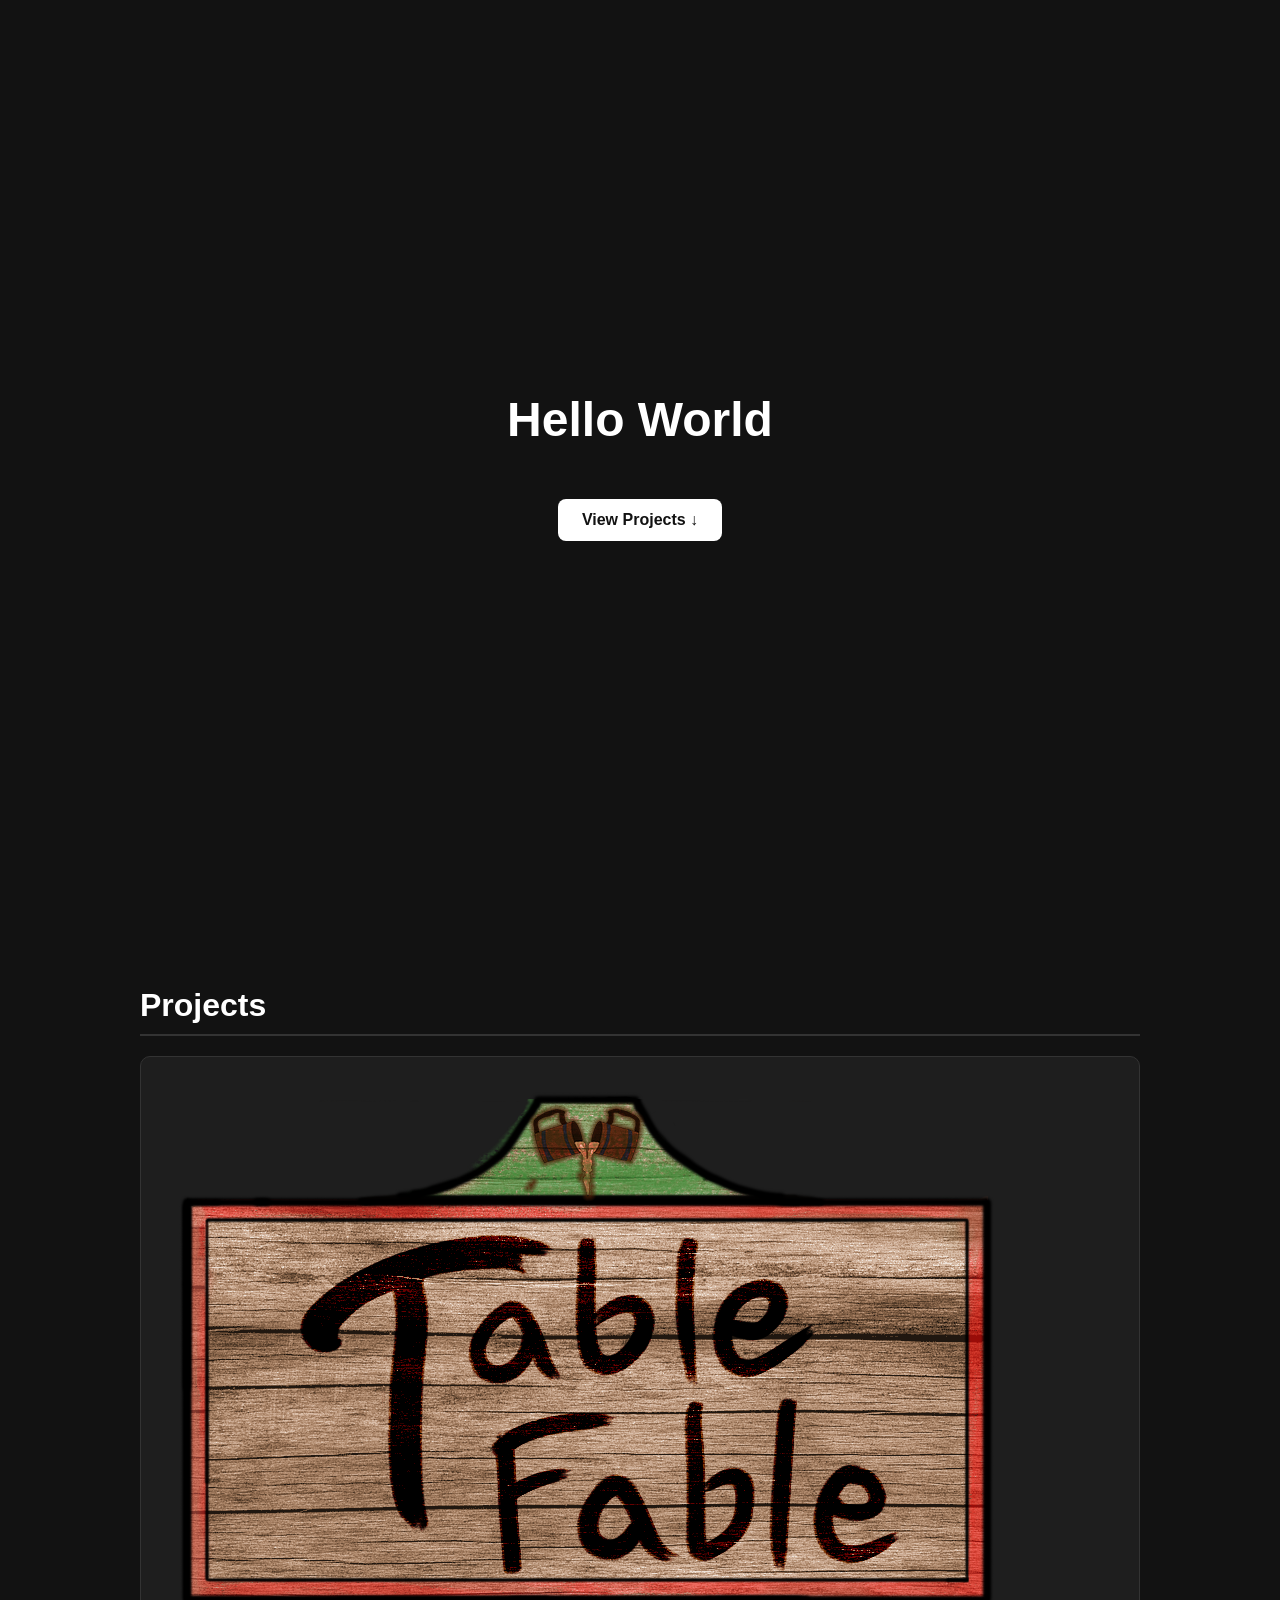
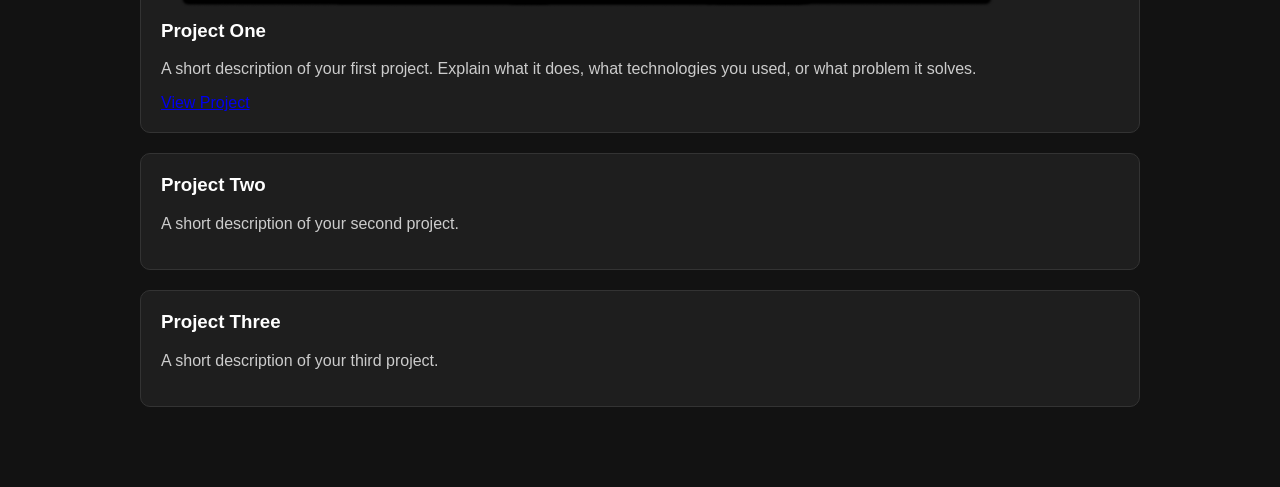
==== index.html @ 3d38b712 "cool I have a second page now" ====
<!DOCTYPE html>
<html lang="en">
<head>
    <meta charset="UTF-8">
    <meta name="viewport" content="width=device-width, initial-scale=1.0">
    <title>Hello World</title>

    <link rel="stylesheet" href="styles.css">
    <style>
        body {
            margin: 0;
            background-color: #121212;
            color: #ffffff;
            font-family: Arial, sans-serif;
        }

        header {
            display: flex;
            justify-content: center;
            align-items: center;
            height: 100vh;
        }

        h1 {
            font-size: 3rem;
        }

        section {
            padding: 60px 20px;
            max-width: 1000px;
            margin: 0 auto;
        }

        .projects h2 {
            font-size: 2rem;
            margin-bottom: 20px;
            border-bottom: 2px solid #333;
            padding-bottom: 10px;
        }

        .project-card {
            background: #1e1e1e;
            border: 1px solid #333;
            border-radius: 10px;
            padding: 20px;
            margin-bottom: 20px;
            transition: background 0.2s ease;
        }

        .project-card:hover {
            background: #292929;
        }

        .project-card h3 {
            margin-top: 0;
        }

        .project-card p {
            color: #cccccc;
        }
    </style>
</head>
<body>

<header>
    <div class="hero">
        <h1>Hello World</h1>
        <a href="#projects" class="scroll-btn">View Projects ↓</a>
    </div>
</header>

    <section id="projects" class="projects">
        <h2>Projects</h2>

       <div class="project-card">
        <img src="images/project1.png" alt="Project One Screenshot">

        <div class="project-info">
            <h3>Project One</h3>
            <p>
                A short description of your first project. Explain what it does,
                what technologies you used, or what problem it solves.
            </p>

            <a href="Projects/project1.html" target="_blank">View Project</a>
        </div>
    </div>

        <div class="project-card">
            <h3>Project Two</h3>
            <p>A short description of your second project.</p>
        </div>

        <div class="project-card">
            <h3>Project Three</h3>
            <p>A short description of your third project.</p>
        </div>
    </section>

</body>
</html>
---- styles.css ----
html {
    scroll-behavior: smooth;
}

.hero {
    display: flex;
    flex-direction: column;
    align-items: center;
    gap: 20px;
}

.scroll-btn {
    display: inline-block;
    padding: 12px 24px;
    background: #ffffff;
    color: #121212;
    text-decoration: none;
    border-radius: 8px;
    font-weight: bold;
    transition: background 0.2s ease, transform 0.2s ease;
}

.scroll-btn:hover {
    background: #dddddd;
    transform: translateY(2px);
}
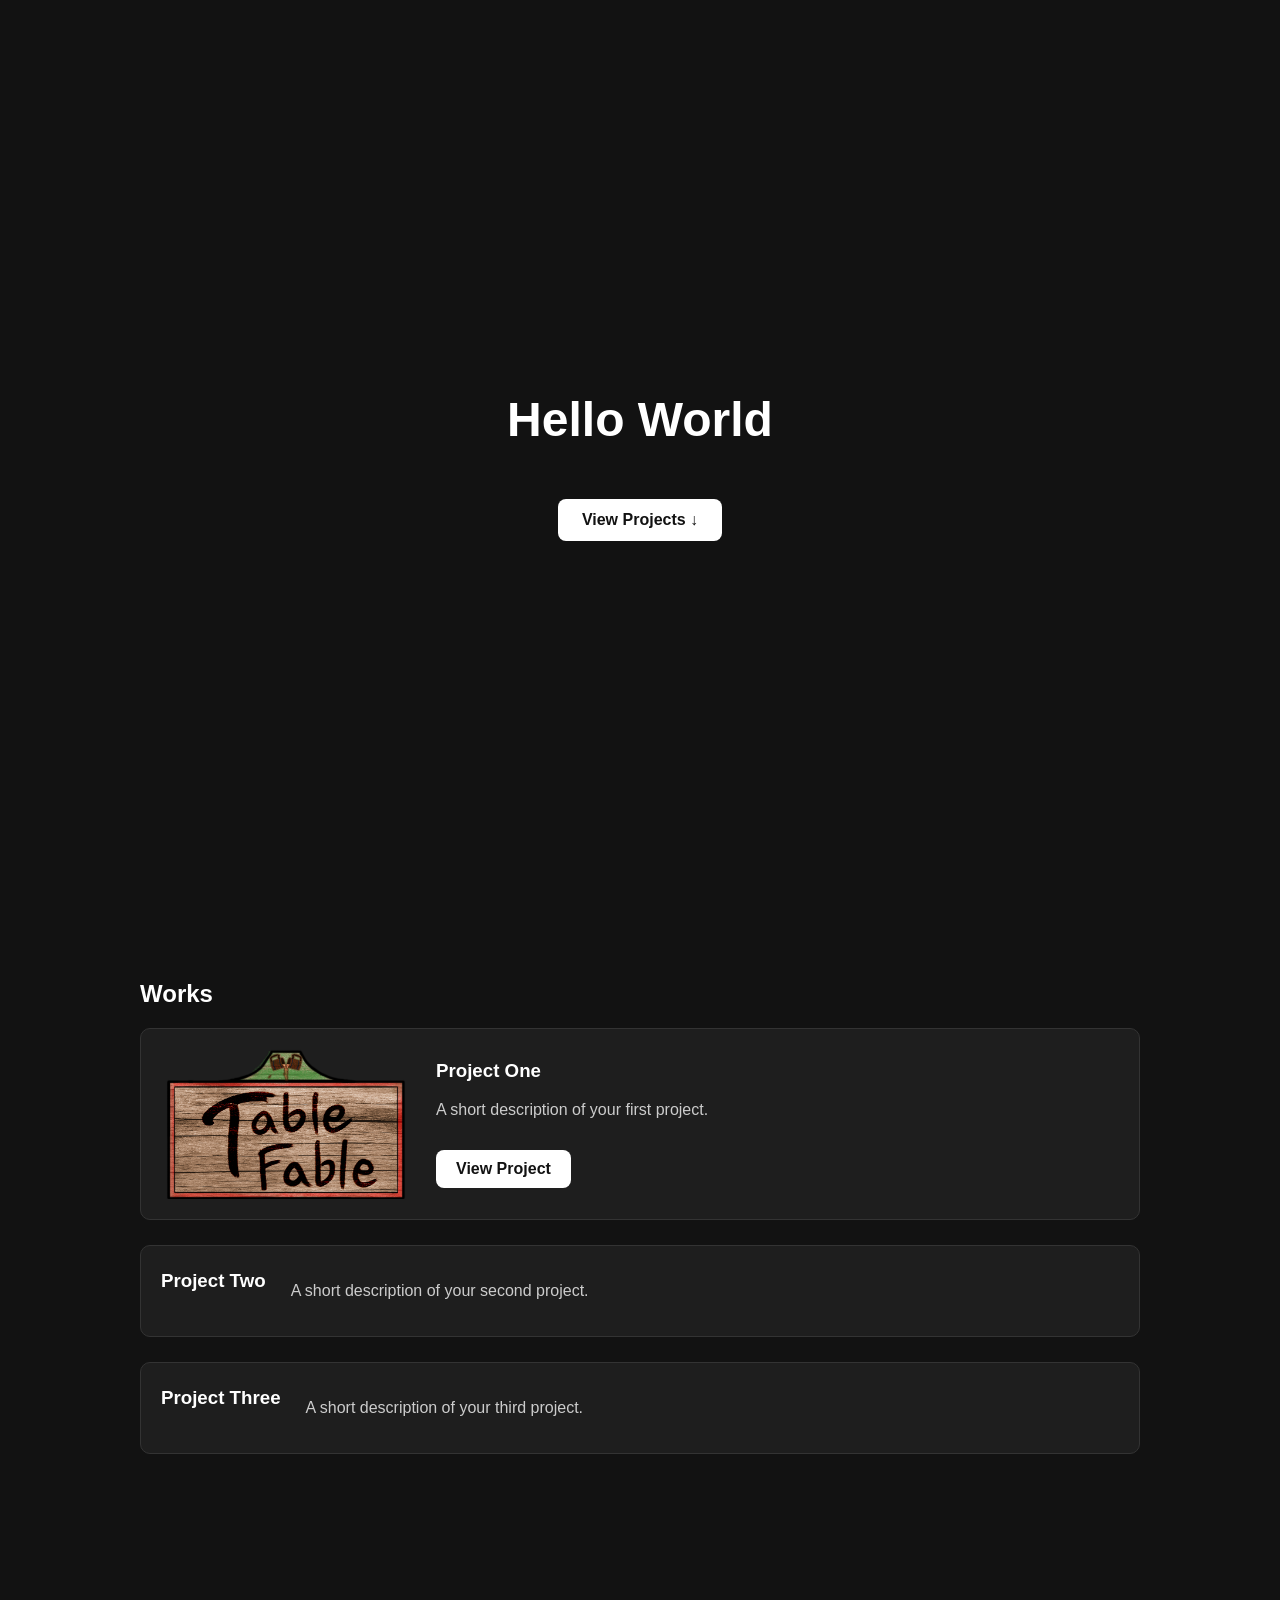
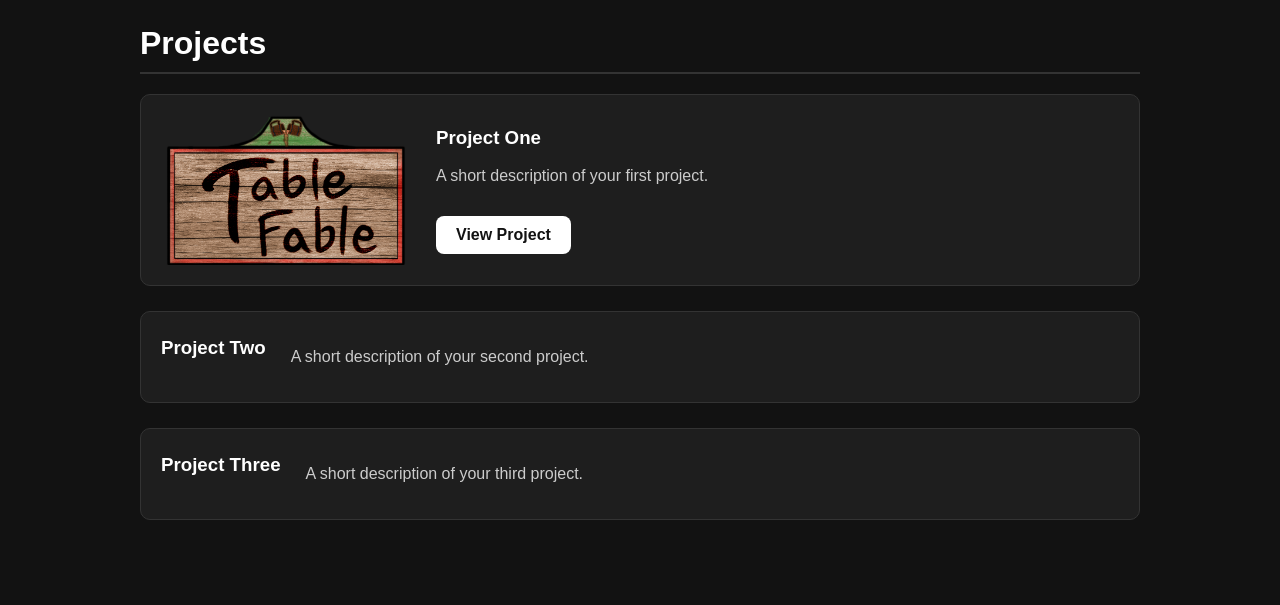
==== commit b812dc9d: "ok wip" ====
--- a/index.html
+++ b/index.html
@@ -6,59 +6,7 @@
     <title>Hello World</title>
 
     <link rel="stylesheet" href="styles.css">
-    <style>
-        body {
-            margin: 0;
-            background-color: #121212;
-            color: #ffffff;
-            font-family: Arial, sans-serif;
-        }
 
-        header {
-            display: flex;
-            justify-content: center;
-            align-items: center;
-            height: 100vh;
-        }
-
-        h1 {
-            font-size: 3rem;
-        }
-
-        section {
-            padding: 60px 20px;
-            max-width: 1000px;
-            margin: 0 auto;
-        }
-
-        .projects h2 {
-            font-size: 2rem;
-            margin-bottom: 20px;
-            border-bottom: 2px solid #333;
-            padding-bottom: 10px;
-        }
-
-        .project-card {
-            background: #1e1e1e;
-            border: 1px solid #333;
-            border-radius: 10px;
-            padding: 20px;
-            margin-bottom: 20px;
-            transition: background 0.2s ease;
-        }
-
-        .project-card:hover {
-            background: #292929;
-        }
-
-        .project-card h3 {
-            margin-top: 0;
-        }
-
-        .project-card p {
-            color: #cccccc;
-        }
-    </style>
 </head>
 <body>
 
@@ -68,22 +16,55 @@
         <a href="#projects" class="scroll-btn">View Projects ↓</a>
     </div>
 </header>
+    <section id="works" class="works">
+        <h2>Works</h2>
+
+    <div class="project-card">
+
+    <div class="project-image">
+        <img src="images/project1.png" alt="Project One Screenshot">
+    </div>
+
+    <div class="project-info">
+        <h3>Project One</h3>
+        <p>
+            A short description of your first project.
+        </p>
+        <a href="Projects/project1.html"target="_blank" class="project-btn">View Project</a>
+    </div>
+
+</div>
+    </div>
+
+        <div class="project-card">
+            <h3>Project Two</h3>
+            <p>A short description of your second project.</p>
+        </div>
+
+        <div class="project-card">
+            <h3>Project Three</h3>
+            <p>A short description of your third project.</p>
+        </div>
+    </section>
 
     <section id="projects" class="projects">
         <h2>Projects</h2>
 
-       <div class="project-card">
+    <div class="project-card">
+
+    <div class="project-image">
         <img src="images/project1.png" alt="Project One Screenshot">
+    </div>
 
-        <div class="project-info">
-            <h3>Project One</h3>
-            <p>
-                A short description of your first project. Explain what it does,
-                what technologies you used, or what problem it solves.
-            </p>
+    <div class="project-info">
+        <h3>Project One</h3>
+        <p>
+            A short description of your first project.
+        </p>
+        <a href="Projects/project1.html"target="_blank" class="project-btn">View Project</a>
+    </div>
 
-            <a href="Projects/project1.html" target="_blank">View Project</a>
-        </div>
+</div>
     </div>
 
         <div class="project-card">
--- a/styles.css
+++ b/styles.css
@@ -2,6 +2,57 @@
     scroll-behavior: smooth;
 }
 
+body {
+    margin: 0;
+    background-color: #121212;
+    color: #ffffff;
+    font-family: Arial, sans-serif;
+}
+
+header {
+    display: flex;
+    justify-content: center;
+    align-items: center;
+    height: 100vh;
+}
+
+h1 {
+    font-size: 3rem;
+}
+
+section {
+    padding: 60px 20px;
+    max-width: 1000px;
+    margin: 0 auto;
+}
+
+.projects h2 {
+    font-size: 2rem;
+    margin-bottom: 20px;
+    border-bottom: 2px solid #333;
+    padding-bottom: 10px;
+}
+
+.project-card {
+    background: #1e1e1e;
+    border: 1px solid #333;
+    border-radius: 10px;
+    padding: 20px;
+    margin-bottom: 20px;
+    transition: background 0.2s ease;
+}
+
+.project-card:hover {
+    background: #292929;
+}
+
+.project-card h3 {
+    margin-top: 0;
+}
+
+.project-card p {
+    color: #cccccc;
+}
 .hero {
     display: flex;
     flex-direction: column;
@@ -24,3 +75,50 @@
     background: #dddddd;
     transform: translateY(2px);
 }
+.project-card {
+    display: flex;
+    flex-direction: row;
+    align-items: center;
+    gap: 25px;
+
+    background: #1e1e1e;
+    border: 1px solid #333;
+    border-radius: 10px;
+    padding: 20px;
+    margin-bottom: 25px;
+}
+
+.project-image {
+    width: 250px;
+    height: 150px;
+    flex-shrink: 0;
+    overflow: hidden;
+    border-radius: 8px;
+}
+
+.project-image img {
+    width: 100%;
+    height: 100%;
+    object-fit: cover;
+}
+
+.project-info {
+    flex: 1;
+}
+
+.project-btn {
+    display: inline-block;
+    margin-top: 15px;
+    padding: 10px 20px;
+    background: #ffffff;
+    color: #121212;
+    text-decoration: none;
+    border-radius: 8px;
+    font-weight: bold;
+    transition: background 0.2s ease, transform 0.2s ease;
+}
+
+.project-btn:hover {
+    background: #dddddd;
+    transform: translateY(2px);
+}
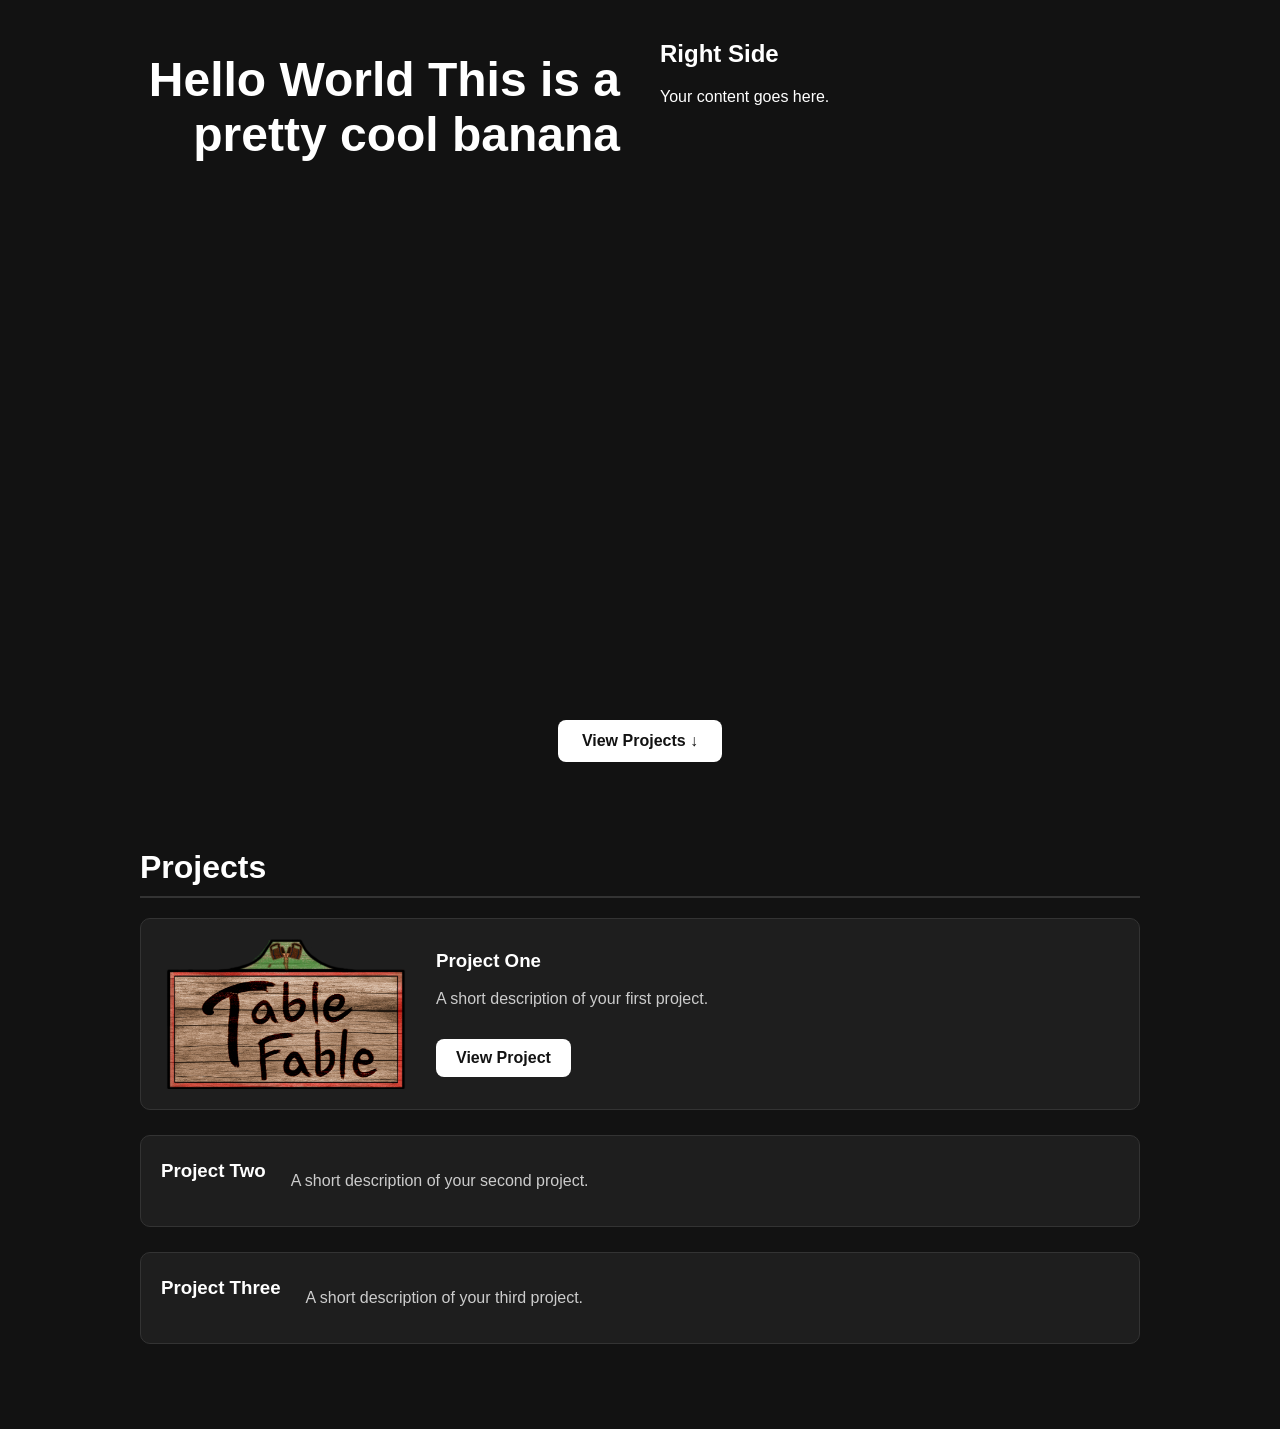
==== commit ab398801: "more experimentation" ====
--- a/index.html
+++ b/index.html
@@ -1,5 +1,6 @@
 <!DOCTYPE html>
 <html lang="en">
+
 <head>
     <meta charset="UTF-8">
     <meta name="viewport" content="width=device-width, initial-scale=1.0">
@@ -8,64 +9,46 @@
     <link rel="stylesheet" href="styles.css">
 
 </head>
+
 <body>
 
-<header>
+    <header>
+        <div class="split-view">
+            <div class="left">
+                <h1>Hello World This is a pretty cool banana</h1>
+            </div>
+
+            <div class="right">
+                <h2>Right Side</h2>
+                <p>Your content goes here.</p>
+            </div>
+        </div>
+        <!-- <div class="hero">
+
+        </div> -->
+    </header>
     <div class="hero">
-        <h1>Hello World</h1>
         <a href="#projects" class="scroll-btn">View Projects ↓</a>
     </div>
-</header>
-    <section id="works" class="works">
-        <h2>Works</h2>
-
-    <div class="project-card">
-
-    <div class="project-image">
-        <img src="images/project1.png" alt="Project One Screenshot">
-    </div>
-
-    <div class="project-info">
-        <h3>Project One</h3>
-        <p>
-            A short description of your first project.
-        </p>
-        <a href="Projects/project1.html"target="_blank" class="project-btn">View Project</a>
-    </div>
-
-</div>
-    </div>
-
-        <div class="project-card">
-            <h3>Project Two</h3>
-            <p>A short description of your second project.</p>
-        </div>
-
-        <div class="project-card">
-            <h3>Project Three</h3>
-            <p>A short description of your third project.</p>
-        </div>
-    </section>
-
     <section id="projects" class="projects">
         <h2>Projects</h2>
 
-    <div class="project-card">
+        <div class="project-card">
 
-    <div class="project-image">
-        <img src="images/project1.png" alt="Project One Screenshot">
-    </div>
+            <div class="project-image">
+                <img src="images/project1.png" alt="Project One Screenshot">
+            </div>
 
-    <div class="project-info">
-        <h3>Project One</h3>
-        <p>
-            A short description of your first project.
-        </p>
-        <a href="Projects/project1.html"target="_blank" class="project-btn">View Project</a>
-    </div>
+            <div class="project-info">
+                <h3>Project One</h3>
+                <p>
+                    A short description of your first project.
+                </p>
+                <a href="Projects/project1.html" target="_blank" class="project-btn">View Project</a>
+            </div>
 
-</div>
-    </div>
+        </div>
+        </div>
 
         <div class="project-card">
             <h3>Project Two</h3>
@@ -79,4 +62,5 @@
     </section>
 
 </body>
-</html>
+
+</html>
--- a/styles.css
+++ b/styles.css
@@ -53,6 +53,7 @@
 .project-card p {
     color: #cccccc;
 }
+
 .hero {
     display: flex;
     flex-direction: column;
@@ -75,6 +76,7 @@
     background: #dddddd;
     transform: translateY(2px);
 }
+
 .project-card {
     display: flex;
     flex-direction: row;
@@ -122,3 +124,28 @@
     background: #dddddd;
     transform: translateY(2px);
 }
+
+.split-view {
+    display: flex;
+    width: 100vw;
+    height: 80vh;
+}
+
+.left {
+    width: 50%;
+    padding: 20px;
+    background: #121212;
+    text-align: right;
+}
+
+.right {
+    width: 50%;
+    padding: 20px;
+    background: #121212;
+}
+html,
+header {
+  margin: 0;
+  width: 100%;
+  height: 100%;
+}
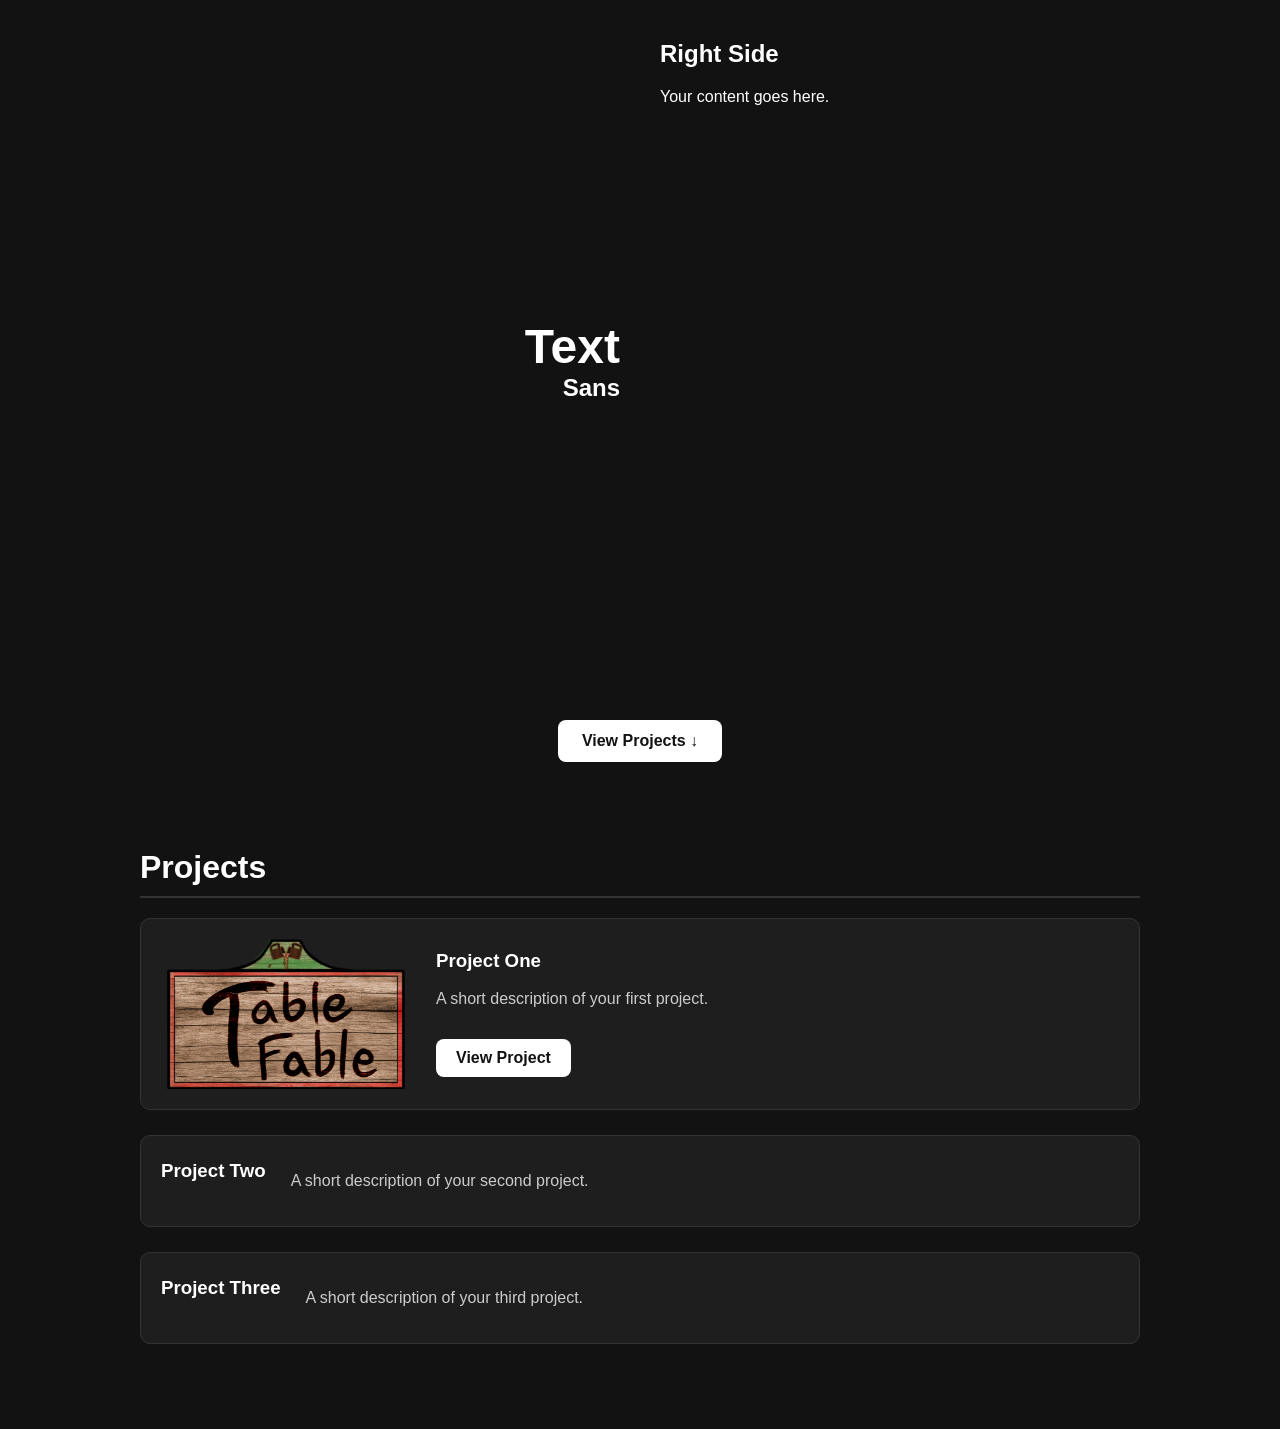
==== commit 132a3349: "Finally: Centre text" ====
--- a/index.html
+++ b/index.html
@@ -15,18 +15,16 @@
     <header>
         <div class="split-view">
             <div class="left">
-                <h1>Hello World This is a pretty cool banana</h1>
+                <h1>Text</h1>
+                <h2>Sans</h2>
             </div>
-
             <div class="right">
                 <h2>Right Side</h2>
                 <p>Your content goes here.</p>
             </div>
         </div>
-        <!-- <div class="hero">
-
-        </div> -->
     </header>
+    <div></div>
     <div class="hero">
         <a href="#projects" class="scroll-btn">View Projects ↓</a>
     </div>
--- a/styles.css
+++ b/styles.css
@@ -125,6 +125,7 @@
     transform: translateY(2px);
 }
 
+
 .split-view {
     display: flex;
     width: 100vw;
@@ -134,8 +135,16 @@
 .left {
     width: 50%;
     padding: 20px;
+    display: flex;
+    flex-direction: column;
+    align-items: flex-end;
+    justify-content: center;
+    text-align: right;
     background: #121212;
-    text-align: right;
+}
+.left h1,
+.left h2 {
+  margin: 0;
 }
 
 .right {
@@ -143,9 +152,10 @@
     padding: 20px;
     background: #121212;
 }
+
 html,
 header {
-  margin: 0;
-  width: 100%;
-  height: 100%;
+    margin: 0;
+    width: 100%;
+    height: 100%;
 }
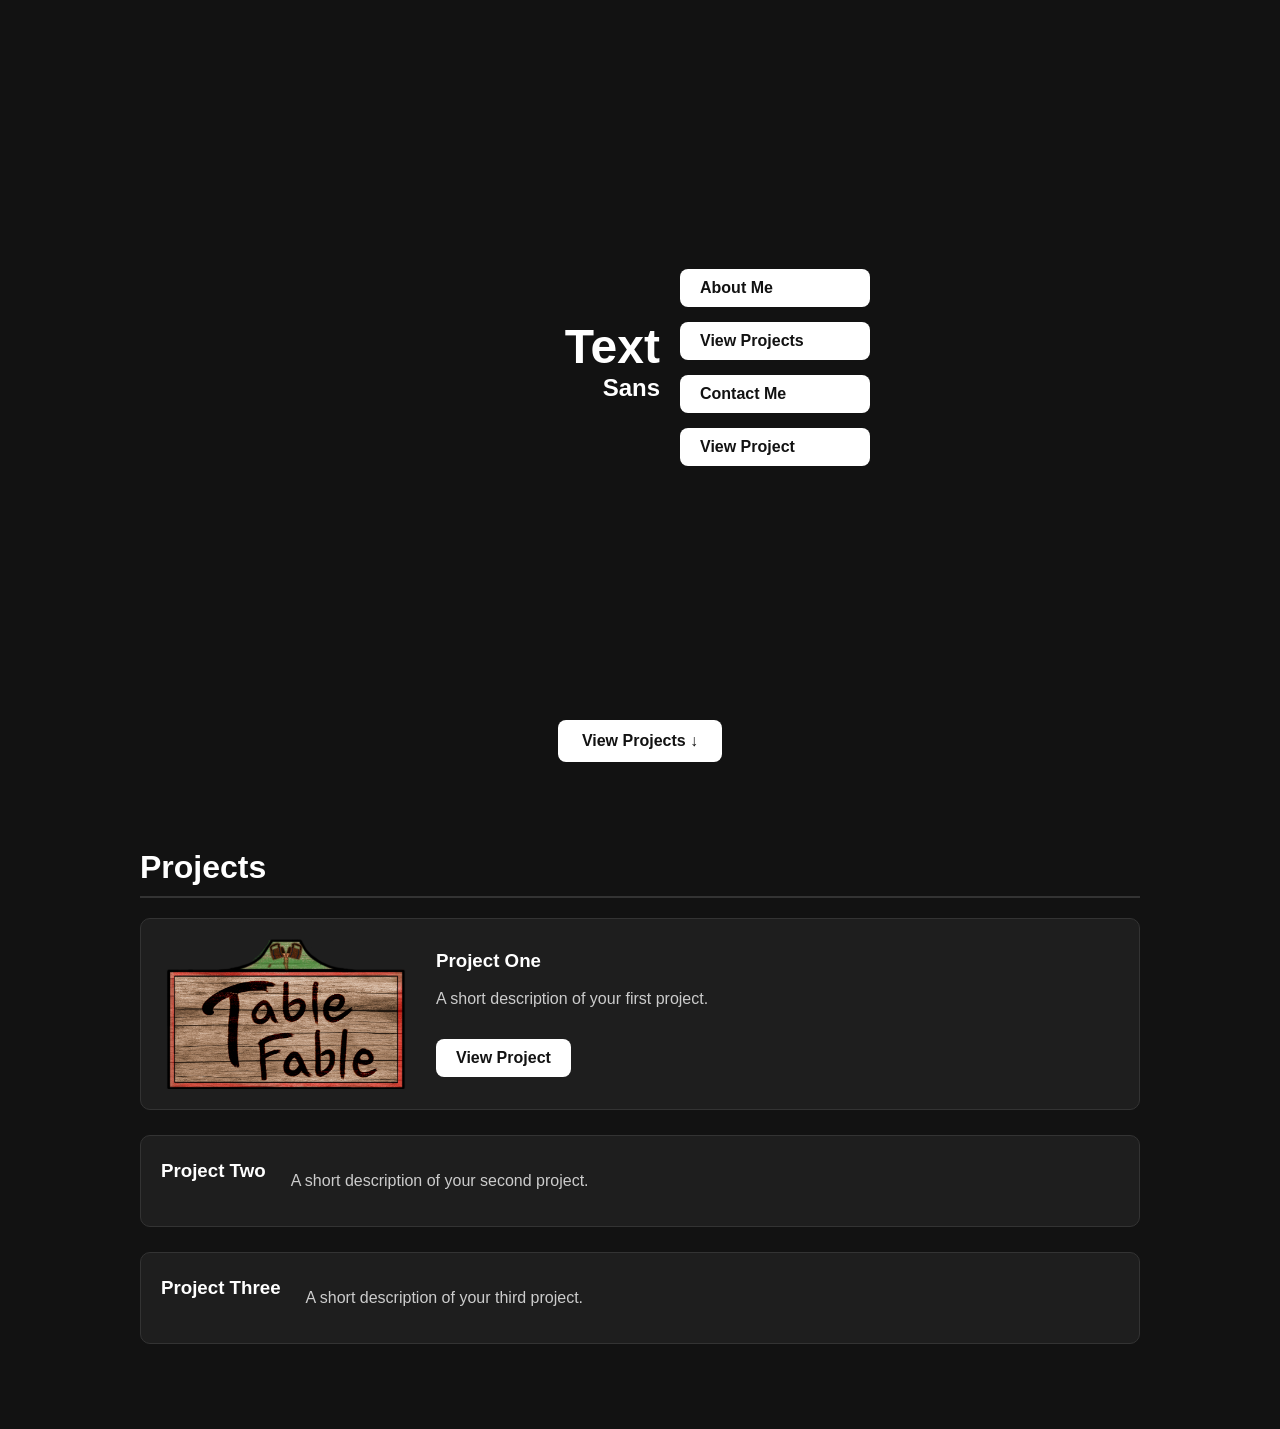
==== commit e7e38ebd: "Still experimenting" ====
--- a/index.html
+++ b/index.html
@@ -19,8 +19,11 @@
                 <h2>Sans</h2>
             </div>
             <div class="right">
-                <h2>Right Side</h2>
-                <p>Your content goes here.</p>
+                <a href="Projects/project1.html" target="_blank" class="project-btn">About Me</a>
+                <a href="Projects/project1.html" target="_blank" class="project-btn">View Projects</a>
+                <a href="Projects/project1.html" target="_blank" class="project-btn">Contact Me</a>
+                <a href="Projects/project1.html" target="_blank" class="project-btn">View Project</a>
+                <!-- <a href="Projects/project1.html" target="_blank" class="project-btn">View Project</a> -->
             </div>
         </div>
     </header>
--- a/styles.css
+++ b/styles.css
@@ -142,15 +142,23 @@
     text-align: right;
     background: #121212;
 }
+
 .left h1,
 .left h2 {
-  margin: 0;
+    margin: 0;
 }
 
 .right {
-    width: 50%;
-    padding: 20px;
+    display: flex;
+    flex-direction: column;
+    align-items: flex-start;
+    justify-content: center;
     background: #121212;
+}
+
+.right button,
+.right a {
+    width: 150px;
 }
 
 html,
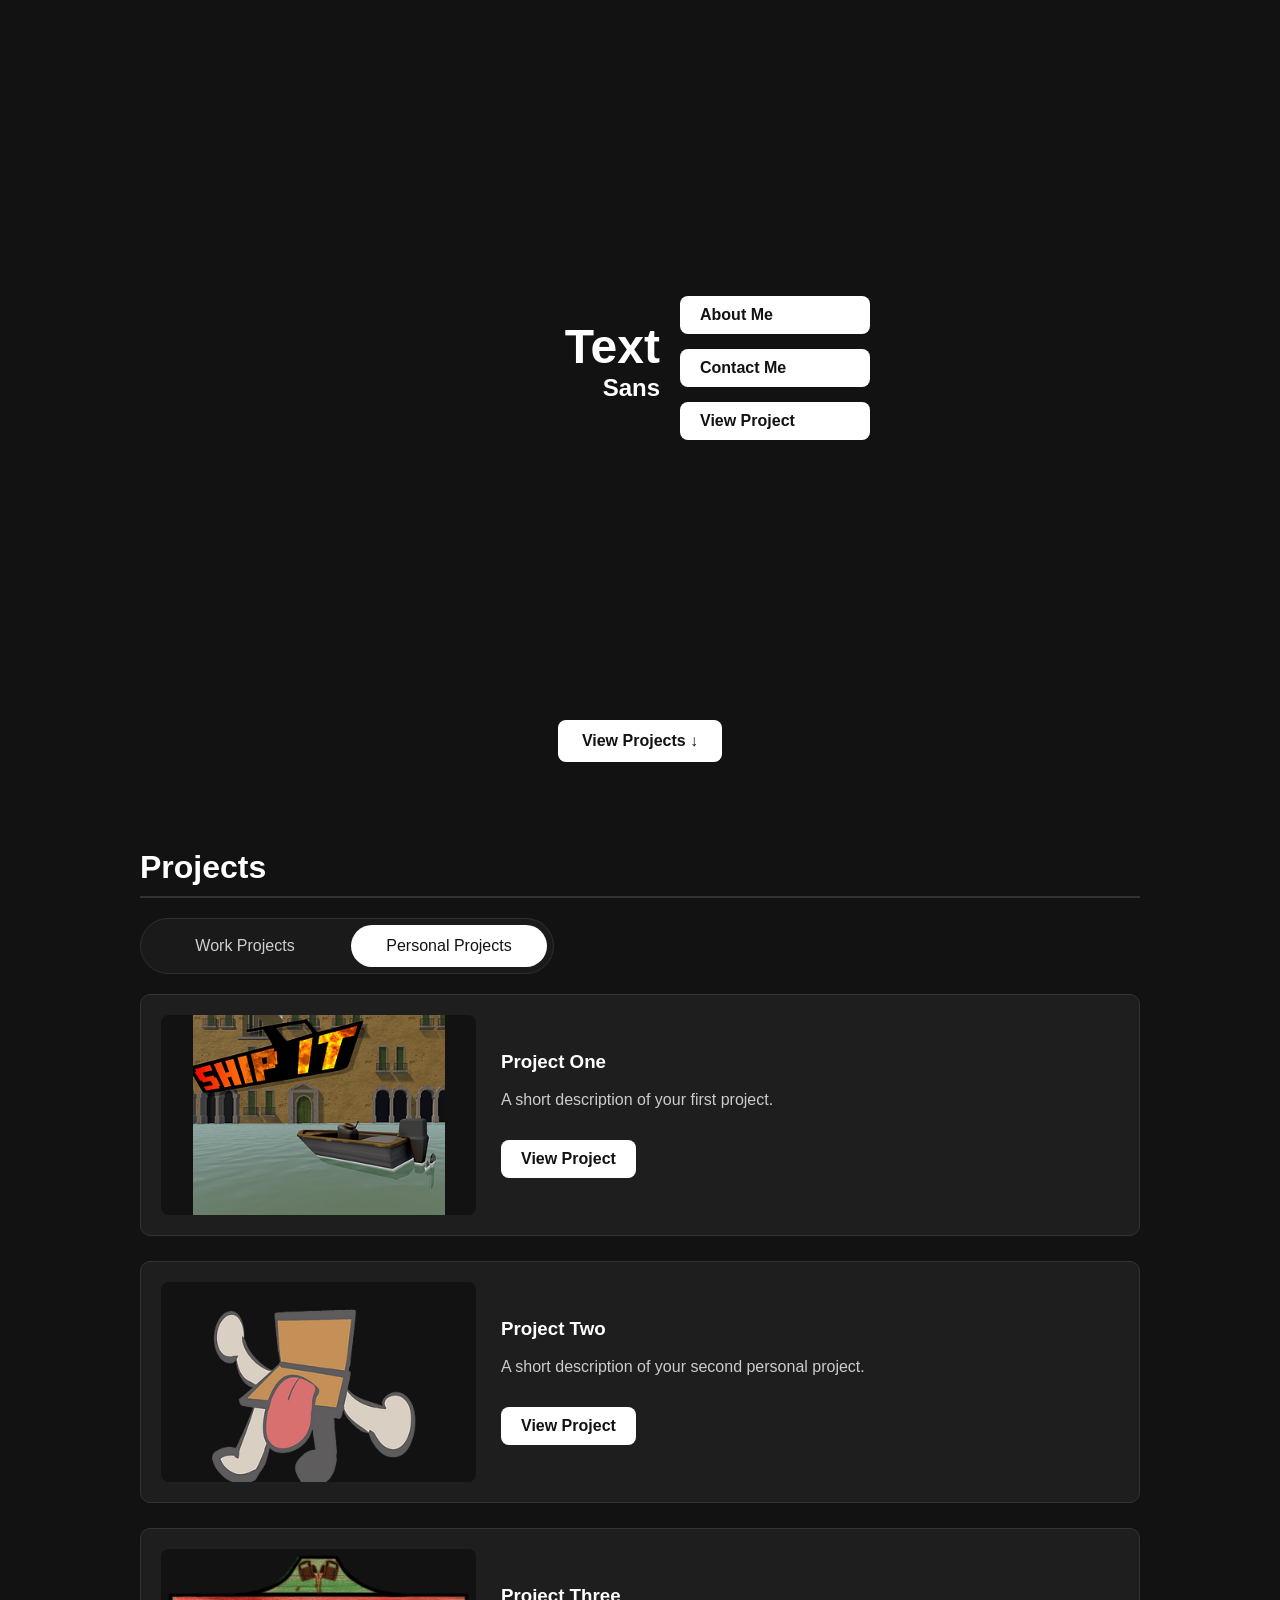
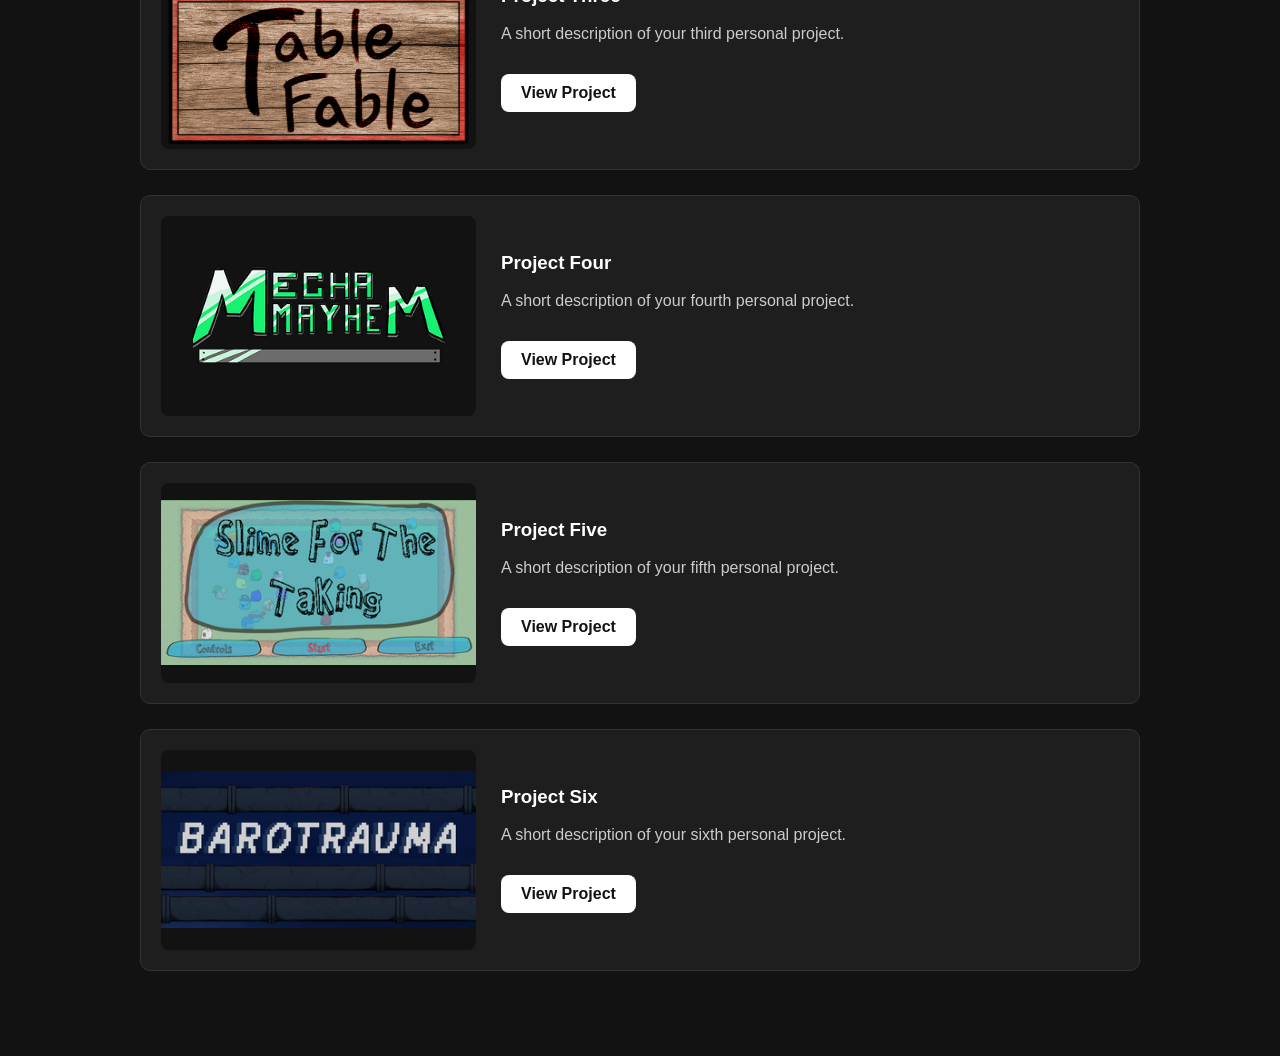
==== commit 931dee40: "Added images" ====
--- a/index.html
+++ b/index.html
@@ -20,48 +20,112 @@
             </div>
             <div class="right">
                 <a href="Projects/project1.html" target="_blank" class="project-btn">About Me</a>
-                <a href="Projects/project1.html" target="_blank" class="project-btn">View Projects</a>
                 <a href="Projects/project1.html" target="_blank" class="project-btn">Contact Me</a>
                 <a href="Projects/project1.html" target="_blank" class="project-btn">View Project</a>
                 <!-- <a href="Projects/project1.html" target="_blank" class="project-btn">View Project</a> -->
             </div>
         </div>
     </header>
-    <div></div>
     <div class="hero">
         <a href="#projects" class="scroll-btn">View Projects ↓</a>
     </div>
     <section id="projects" class="projects">
         <h2>Projects</h2>
 
-        <div class="project-card">
+        <div class="project-tabs">
+            <input type="radio" name="project-tab" id="personal-projects-tab" checked>
+            <input type="radio" name="project-tab" id="work-projects-tab">
 
-            <div class="project-image">
-                <img src="images/project1.png" alt="Project One Screenshot">
+            <div class="project-tab-labels" role="tablist" aria-label="Project categories">
+                <label for="work-projects-tab" class="project-tab-label">Work Projects</label>
+                <label for="personal-projects-tab" class="project-tab-label">Personal Projects</label>
             </div>
 
-            <div class="project-info">
-                <h3>Project One</h3>
-                <p>
-                    A short description of your first project.
-                </p>
-                <a href="Projects/project1.html" target="_blank" class="project-btn">View Project</a>
+            <div class="project-tab-panel personal-projects" role="tabpanel">
+                <div class="project-card">
+                    <div class="project-image">
+                        <img src="images/project1.png" alt="Project One Screenshot">
+                    </div>
+                    <div class="project-info">
+                        <h3>Project One</h3>
+                        <p>
+                            A short description of your first project.
+                        </p>
+                        <a href="Projects/project1.html" target="_blank" class="project-btn">View Project</a>
+                    </div>
+                </div>
+
+                <div class="project-card">
+                    <div class="project-image">
+                        <img src="images/project2.png" alt="Project Two Screenshot">
+                    </div>
+                    <div class="project-info">
+                        <h3>Project Two</h3>
+                        <p>A short description of your second personal project.</p>
+                        <a href="Projects/project2.html" target="_blank" class="project-btn">View Project</a>
+                    </div>
+                </div>
+
+                <div class="project-card">
+                    <div class="project-image">
+                        <img src="images/Project3.png" alt="Project Three Screenshot">
+                    </div>
+                    <div class="project-info">
+                        <h3>Project Three</h3>
+                        <p>A short description of your third personal project.</p>
+                        <a href="Projects/project3.html" target="_blank" class="project-btn">View Project</a>
+                    </div>
+                </div>
+
+                <div class="project-card">
+                    <div class="project-image">
+                        <img src="images/Project4.png" alt="Project Four Screenshot">
+                    </div>
+                    <div class="project-info">
+                        <h3>Project Four</h3>
+                        <p>A short description of your fourth personal project.</p>
+                        <a href="Projects/project4.html" target="_blank" class="project-btn">View Project</a>
+                    </div>
+                </div>
+
+                <div class="project-card">
+                    <div class="project-image">
+                        <img src="images/Project5.png" alt="Project Five Screenshot">
+                    </div>
+                    <div class="project-info">
+                        <h3>Project Five</h3>
+                        <p>A short description of your fifth personal project.</p>
+                        <a href="Projects/project5.html" target="_blank" class="project-btn">View Project</a>
+                    </div>
+                </div>
+
+                <div class="project-card">
+                    <div class="project-image">
+                        <img src="images/Project6.png" alt="Project Six Screenshot">
+                    </div>
+                    <div class="project-info">
+                        <h3>Project Six</h3>
+                        <p>A short description of your sixth personal project.</p>
+                        <a href="Projects/project6.html" target="_blank" class="project-btn">View Project</a>
+                    </div>
+                </div>
+
             </div>
 
-        </div>
-        </div>
+            <div class="project-tab-panel work-projects" role="tabpanel">
+                <div class="project-card">
+                    <h3>Project Two</h3>
+                    <p>A short description of your second project.</p>
+                </div>
 
-        <div class="project-card">
-            <h3>Project Two</h3>
-            <p>A short description of your second project.</p>
-        </div>
-
-        <div class="project-card">
-            <h3>Project Three</h3>
-            <p>A short description of your third project.</p>
+                <div class="project-card">
+                    <h3>Project Three</h3>
+                    <p>A short description of your third project.</p>
+                </div>
+            </div>
         </div>
     </section>
 
 </body>
 
-</html>+</html>
--- a/styles.css
+++ b/styles.css
@@ -31,27 +31,6 @@
     margin-bottom: 20px;
     border-bottom: 2px solid #333;
     padding-bottom: 10px;
-}
-
-.project-card {
-    background: #1e1e1e;
-    border: 1px solid #333;
-    border-radius: 10px;
-    padding: 20px;
-    margin-bottom: 20px;
-    transition: background 0.2s ease;
-}
-
-.project-card:hover {
-    background: #292929;
-}
-
-.project-card h3 {
-    margin-top: 0;
-}
-
-.project-card p {
-    color: #cccccc;
 }
 
 .hero {
@@ -77,22 +56,90 @@
     transform: translateY(2px);
 }
 
+.project-tabs {
+    display: flex;
+    flex-direction: column;
+    gap: 20px;
+}
+
+.project-tabs input[type="radio"] {
+    position: absolute;
+    opacity: 0;
+    pointer-events: none;
+}
+
+.project-tab-labels {
+    display: inline-flex;
+    flex-wrap: wrap;
+    gap: 8px;
+    padding: 6px;
+    width: fit-content;
+    background: #1a1a1a;
+    border: 1px solid #2f2f2f;
+    border-radius: 999px;
+}
+
+.project-tab-label {
+    display: inline-flex;
+    align-items: center;
+    justify-content: center;
+    min-width: 160px;
+    padding: 12px 18px;
+    border-radius: 999px;
+    color: #cfcfcf;
+    cursor: pointer;
+    transition: background 0.2s ease, color 0.2s ease, transform 0.2s ease;
+}
+
+.project-tab-label:hover {
+    color: #ffffff;
+    transform: translateY(-1px);
+}
+
+#personal-projects-tab:checked ~ .project-tab-labels label[for="personal-projects-tab"],
+#work-projects-tab:checked ~ .project-tab-labels label[for="work-projects-tab"] {
+    background: #ffffff;
+    color: #121212;
+}
+
+.project-tab-panel {
+    display: none;
+    flex-direction: column;
+}
+
+#personal-projects-tab:checked ~ .personal-projects,
+#work-projects-tab:checked ~ .work-projects {
+    display: flex;
+}
+
 .project-card {
     display: flex;
     flex-direction: row;
     align-items: center;
     gap: 25px;
-
     background: #1e1e1e;
     border: 1px solid #333;
     border-radius: 10px;
     padding: 20px;
     margin-bottom: 25px;
+    transition: background 0.2s ease;
+}
+
+.project-card:hover {
+    background: #292929;
+}
+
+.project-card h3 {
+    margin-top: 0;
+}
+
+.project-card p {
+    color: #cccccc;
 }
 
 .project-image {
-    width: 250px;
-    height: 150px;
+    width: 315px;
+    height: 200px;
     flex-shrink: 0;
     overflow: hidden;
     border-radius: 8px;
@@ -101,7 +148,8 @@
 .project-image img {
     width: 100%;
     height: 100%;
-    object-fit: cover;
+    object-fit: contain;
+    background: #121212;
 }
 
 .project-info {
@@ -125,7 +173,6 @@
     transform: translateY(2px);
 }
 
-
 .split-view {
     display: flex;
     width: 100vw;
@@ -166,4 +213,38 @@
     margin: 0;
     width: 100%;
     height: 100%;
-}+}
+
+@media (max-width: 720px) {
+    .project-tab-labels {
+        width: 100%;
+    }
+
+    .project-tab-label {
+        min-width: 0;
+        flex: 1 1 100%;
+    }
+
+    .project-card {
+        flex-direction: column;
+        align-items: stretch;
+    }
+
+    .project-image {
+        width: 100%;
+        height: 220px;
+    }
+
+    .split-view {
+        flex-direction: column;
+        height: auto;
+        width: auto;
+    }
+
+    .left,
+    .right {
+        width: 100%;
+        align-items: center;
+        text-align: center;
+    }
+}
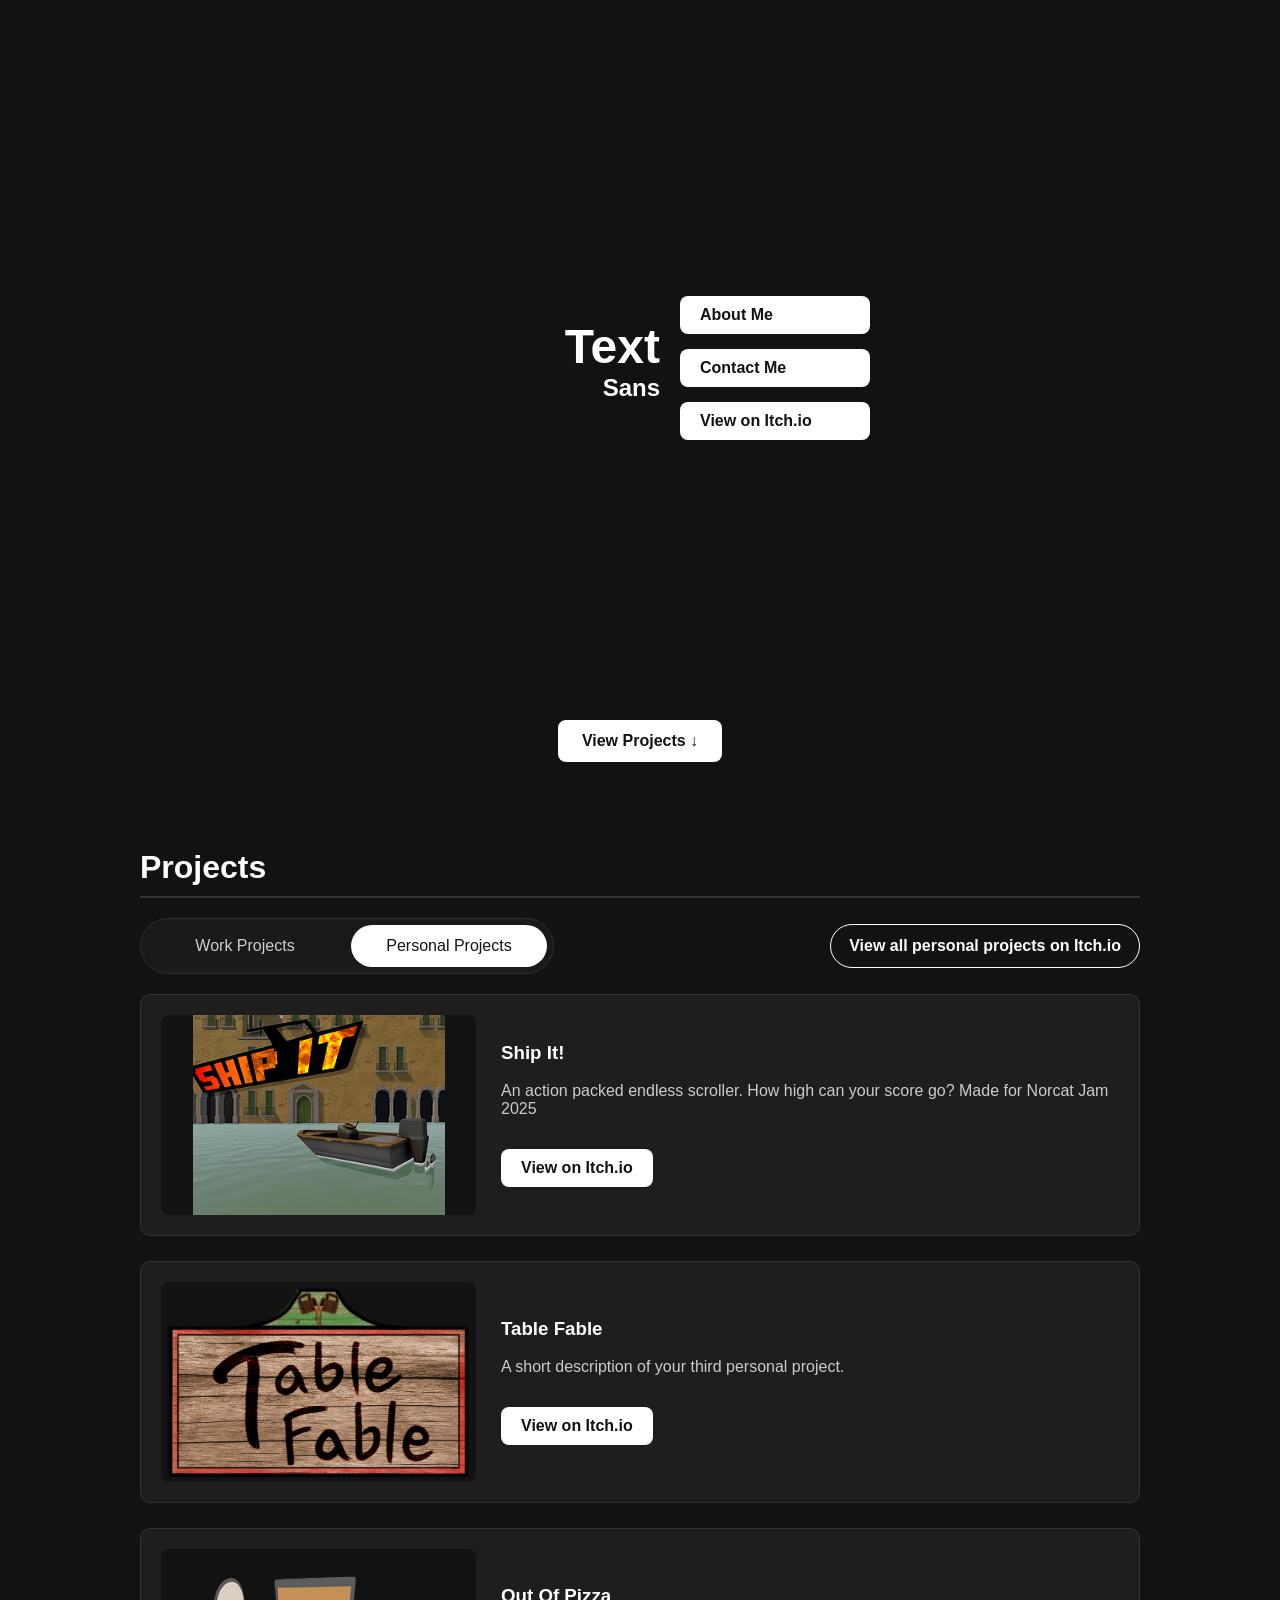
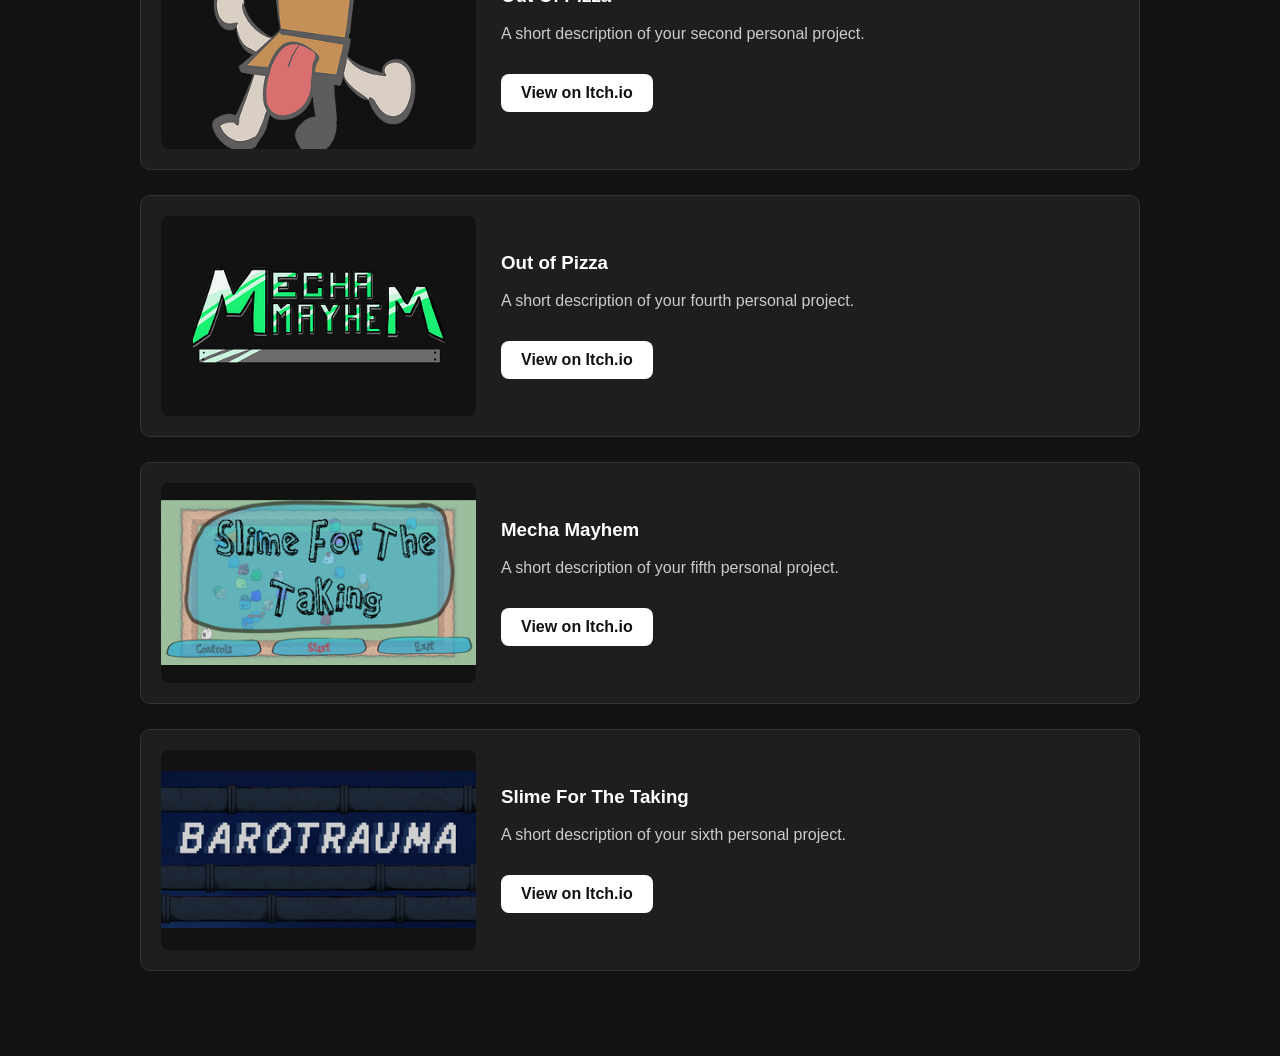
==== commit 2afc7c3e: "Added some more personal projects" ====
--- a/index.html
+++ b/index.html
@@ -21,7 +21,7 @@
             <div class="right">
                 <a href="Projects/project1.html" target="_blank" class="project-btn">About Me</a>
                 <a href="Projects/project1.html" target="_blank" class="project-btn">Contact Me</a>
-                <a href="Projects/project1.html" target="_blank" class="project-btn">View Project</a>
+                <a href="https://leo-buono.itch.io/" target="_blank" rel="noopener noreferrer" class="project-btn">View on Itch.io</a>
                 <!-- <a href="Projects/project1.html" target="_blank" class="project-btn">View Project</a> -->
             </div>
         </div>
@@ -36,44 +36,51 @@
             <input type="radio" name="project-tab" id="personal-projects-tab" checked>
             <input type="radio" name="project-tab" id="work-projects-tab">
 
-            <div class="project-tab-labels" role="tablist" aria-label="Project categories">
-                <label for="work-projects-tab" class="project-tab-label">Work Projects</label>
-                <label for="personal-projects-tab" class="project-tab-label">Personal Projects</label>
+            <div class="project-tabs-header">
+                <div class="project-tab-labels" role="tablist" aria-label="Project categories">
+                    <label for="work-projects-tab" class="project-tab-label">Work Projects</label>
+                    <label for="personal-projects-tab" class="project-tab-label">Personal Projects</label>
+                </div>
+                <a href="https://leo-buono.itch.io/" target="_blank" rel="noopener noreferrer" class="itch-projects-btn">
+                    View all personal projects on Itch.io
+                </a>
             </div>
 
             <div class="project-tab-panel personal-projects" role="tabpanel">
                 <div class="project-card">
                     <div class="project-image">
-                        <img src="images/project1.png" alt="Project One Screenshot">
+                        <img src="images/project1.png" alt="Ship It! Screenshot">
                     </div>
                     <div class="project-info">
-                        <h3>Project One</h3>
+                        <h3>Ship It!</h3>
                         <p>
-                            A short description of your first project.
+                            An action packed endless scroller. How high can your score go?
+                            Made for Norcat Jam 2025
                         </p>
-                        <a href="Projects/project1.html" target="_blank" class="project-btn">View Project</a>
+                        <a href="https://leo-buono.itch.io/shipit" target="_blank" rel="noopener noreferrer" class="project-btn">View on Itch.io</a>
+                    </div>
+                </div>
+
+
+                <div class="project-card">
+                    <div class="project-image">
+                        <img src="images/Project3.png" alt="Table Fable Screenshot">
+                    </div>
+                    <div class="project-info">
+                        <h3>Table Fable</h3>
+                        <p>A short description of your third personal project.</p>
+                        <a href="https://jjthething.itch.io/table-fable" target="_blank" rel="noopener noreferrer" class="project-btn">View on Itch.io</a>
                     </div>
                 </div>
 
                 <div class="project-card">
                     <div class="project-image">
-                        <img src="images/project2.png" alt="Project Two Screenshot">
+                        <img src="images/project2.png" alt="Spirits of Vidr Screenshot">
                     </div>
                     <div class="project-info">
-                        <h3>Project Two</h3>
+                        <h3>Out Of Pizza</h3>
                         <p>A short description of your second personal project.</p>
-                        <a href="Projects/project2.html" target="_blank" class="project-btn">View Project</a>
-                    </div>
-                </div>
-
-                <div class="project-card">
-                    <div class="project-image">
-                        <img src="images/Project3.png" alt="Project Three Screenshot">
-                    </div>
-                    <div class="project-info">
-                        <h3>Project Three</h3>
-                        <p>A short description of your third personal project.</p>
-                        <a href="Projects/project3.html" target="_blank" class="project-btn">View Project</a>
+                        <a href="https://jjthething.itch.io/oop" target="_blank" rel="noopener noreferrer" class="project-btn">View on Itch.io</a>
                     </div>
                 </div>
 
@@ -82,9 +89,9 @@
                         <img src="images/Project4.png" alt="Project Four Screenshot">
                     </div>
                     <div class="project-info">
-                        <h3>Project Four</h3>
+                        <h3>Out of Pizza</h3>
                         <p>A short description of your fourth personal project.</p>
-                        <a href="Projects/project4.html" target="_blank" class="project-btn">View Project</a>
+                        <a href="https://leo-buono.itch.io/out-of-pizza" target="_blank" rel="noopener noreferrer" class="project-btn">View on Itch.io</a>
                     </div>
                 </div>
 
@@ -93,9 +100,9 @@
                         <img src="images/Project5.png" alt="Project Five Screenshot">
                     </div>
                     <div class="project-info">
-                        <h3>Project Five</h3>
+                        <h3>Mecha Mayhem</h3>
                         <p>A short description of your fifth personal project.</p>
-                        <a href="Projects/project5.html" target="_blank" class="project-btn">View Project</a>
+                        <a href="https://leo-buono.itch.io/mecha-mayhem" target="_blank" rel="noopener noreferrer" class="project-btn">View on Itch.io</a>
                     </div>
                 </div>
 
@@ -104,9 +111,9 @@
                         <img src="images/Project6.png" alt="Project Six Screenshot">
                     </div>
                     <div class="project-info">
-                        <h3>Project Six</h3>
+                        <h3>Slime For The Taking</h3>
                         <p>A short description of your sixth personal project.</p>
-                        <a href="Projects/project6.html" target="_blank" class="project-btn">View Project</a>
+                        <a href="https://leo-buono.itch.io/slime-for-the-taking" target="_blank" rel="noopener noreferrer" class="project-btn">View on Itch.io</a>
                     </div>
                 </div>
 
--- a/styles.css
+++ b/styles.css
@@ -59,6 +59,13 @@
 .project-tabs {
     display: flex;
     flex-direction: column;
+    gap: 20px;
+}
+
+.project-tabs-header {
+    display: flex;
+    align-items: center;
+    justify-content: space-between;
     gap: 20px;
 }
 
@@ -96,10 +103,28 @@
     transform: translateY(-1px);
 }
 
-#personal-projects-tab:checked ~ .project-tab-labels label[for="personal-projects-tab"],
-#work-projects-tab:checked ~ .project-tab-labels label[for="work-projects-tab"] {
-    background: #ffffff;
-    color: #121212;
+#personal-projects-tab:checked ~ .project-tabs-header label[for="personal-projects-tab"],
+#work-projects-tab:checked ~ .project-tabs-header label[for="work-projects-tab"] {
+    background: #ffffff;
+    color: #121212;
+}
+
+.itch-projects-btn {
+    display: inline-block;
+    padding: 12px 18px;
+    border: 1px solid #ffffff;
+    border-radius: 999px;
+    color: #ffffff;
+    text-decoration: none;
+    font-weight: bold;
+    text-align: center;
+    transition: background 0.2s ease, color 0.2s ease, transform 0.2s ease;
+}
+
+.itch-projects-btn:hover {
+    background: #ffffff;
+    color: #121212;
+    transform: translateY(-1px);
 }
 
 .project-tab-panel {
@@ -216,6 +241,11 @@
 }
 
 @media (max-width: 720px) {
+    .project-tabs-header {
+        flex-direction: column;
+        align-items: stretch;
+    }
+
     .project-tab-labels {
         width: 100%;
     }
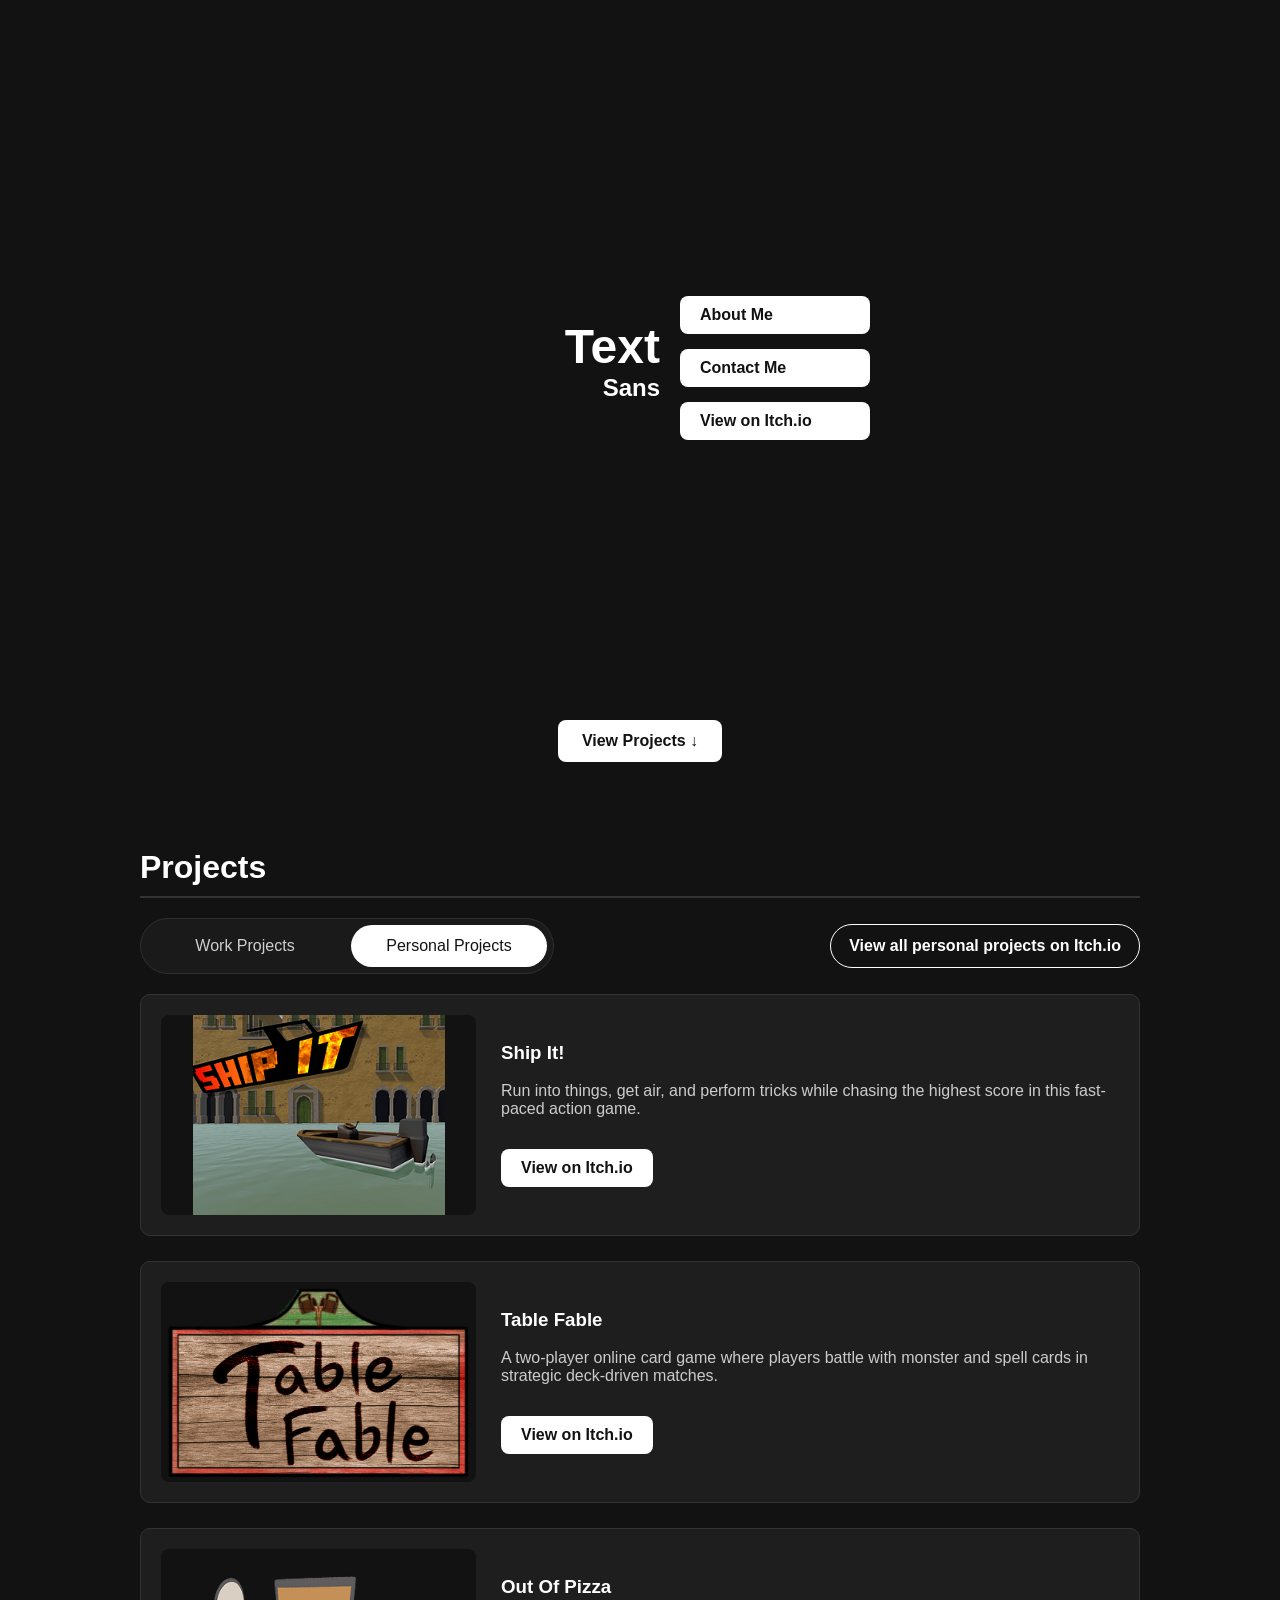
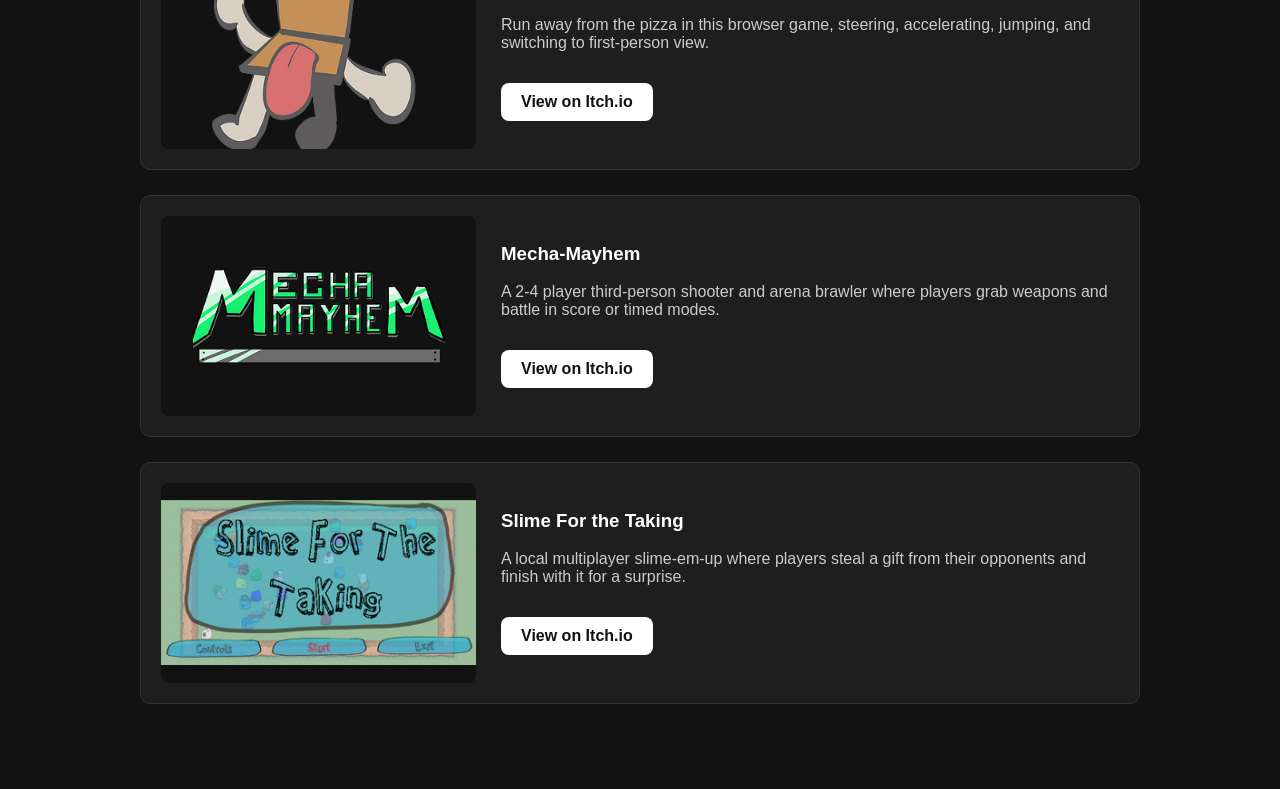
==== commit 949b90a9: "Sure" ====
--- a/index.html
+++ b/index.html
@@ -54,8 +54,7 @@
                     <div class="project-info">
                         <h3>Ship It!</h3>
                         <p>
-                            An action packed endless scroller. How high can your score go?
-                            Made for Norcat Jam 2025
+                            Run into things, get air, and perform tricks while chasing the highest score in this fast-paced action game.
                         </p>
                         <a href="https://leo-buono.itch.io/shipit" target="_blank" rel="noopener noreferrer" class="project-btn">View on Itch.io</a>
                     </div>
@@ -68,7 +67,7 @@
                     </div>
                     <div class="project-info">
                         <h3>Table Fable</h3>
-                        <p>A short description of your third personal project.</p>
+                        <p>A two-player online card game where players battle with monster and spell cards in strategic deck-driven matches.</p>
                         <a href="https://jjthething.itch.io/table-fable" target="_blank" rel="noopener noreferrer" class="project-btn">View on Itch.io</a>
                     </div>
                 </div>
@@ -79,7 +78,7 @@
                     </div>
                     <div class="project-info">
                         <h3>Out Of Pizza</h3>
-                        <p>A short description of your second personal project.</p>
+                        <p>Run away from the pizza in this browser game, steering, accelerating, jumping, and switching to first-person view.</p>
                         <a href="https://jjthething.itch.io/oop" target="_blank" rel="noopener noreferrer" class="project-btn">View on Itch.io</a>
                     </div>
                 </div>
@@ -89,9 +88,9 @@
                         <img src="images/Project4.png" alt="Project Four Screenshot">
                     </div>
                     <div class="project-info">
-                        <h3>Out of Pizza</h3>
-                        <p>A short description of your fourth personal project.</p>
-                        <a href="https://leo-buono.itch.io/out-of-pizza" target="_blank" rel="noopener noreferrer" class="project-btn">View on Itch.io</a>
+                        <h3>Mecha-Mayhem</h3>
+                        <p>A 2-4 player third-person shooter and arena brawler where players grab weapons and battle in score or timed modes.</p>
+                        <a href="https://jjthething.itch.io/mm-demo" target="_blank" rel="noopener noreferrer" class="project-btn">View on Itch.io</a>
                     </div>
                 </div>
 
@@ -100,13 +99,13 @@
                         <img src="images/Project5.png" alt="Project Five Screenshot">
                     </div>
                     <div class="project-info">
-                        <h3>Mecha Mayhem</h3>
-                        <p>A short description of your fifth personal project.</p>
-                        <a href="https://leo-buono.itch.io/mecha-mayhem" target="_blank" rel="noopener noreferrer" class="project-btn">View on Itch.io</a>
+                        <h3>Slime For the Taking</h3>
+                        <p>A local multiplayer slime-em-up where players steal a gift from their opponents and finish with it for a surprise.</p>
+                        <a href="https://estonianmuskrat.itch.io/slime-for-the-taking" target="_blank" rel="noopener noreferrer" class="project-btn">View on Itch.io</a>
                     </div>
                 </div>
 
-                <div class="project-card">
+                <!-- <div class="project-card">
                     <div class="project-image">
                         <img src="images/Project6.png" alt="Project Six Screenshot">
                     </div>
@@ -115,7 +114,7 @@
                         <p>A short description of your sixth personal project.</p>
                         <a href="https://leo-buono.itch.io/slime-for-the-taking" target="_blank" rel="noopener noreferrer" class="project-btn">View on Itch.io</a>
                     </div>
-                </div>
+                </div> -->
 
             </div>
 
